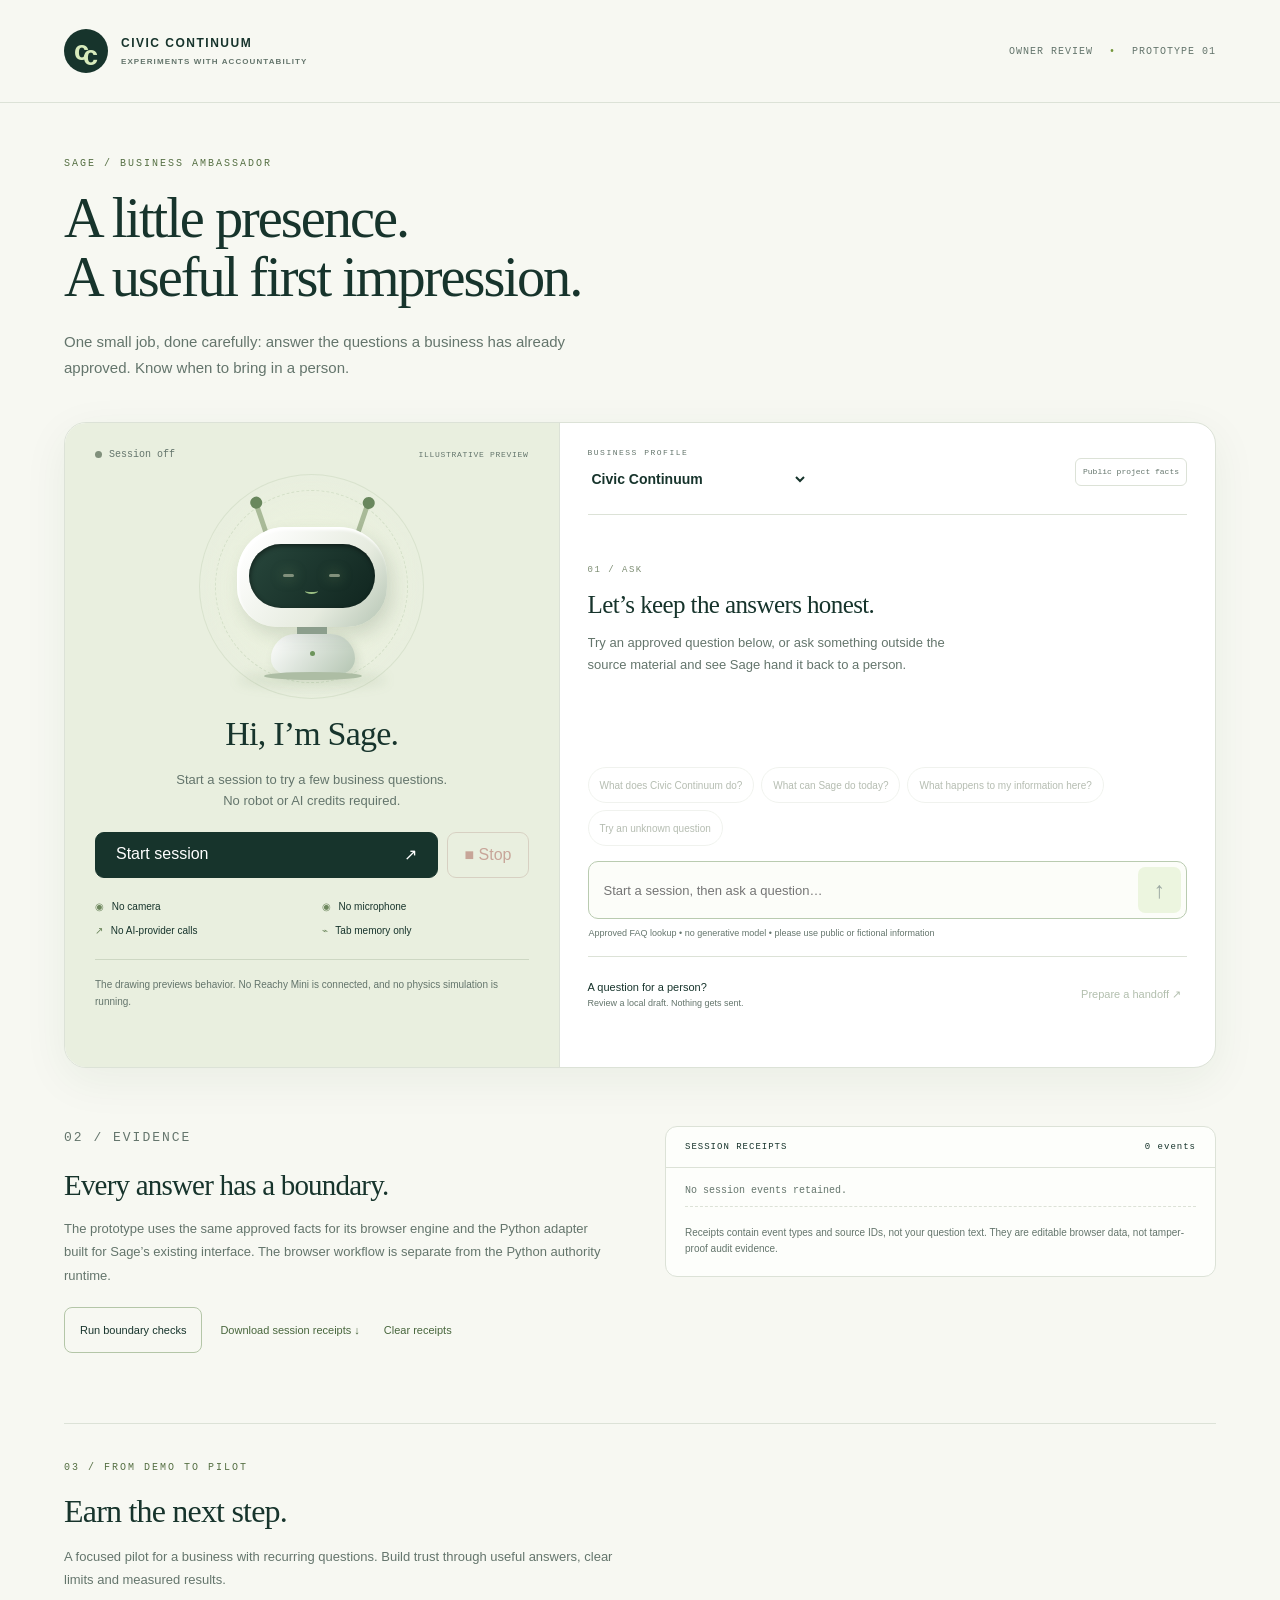
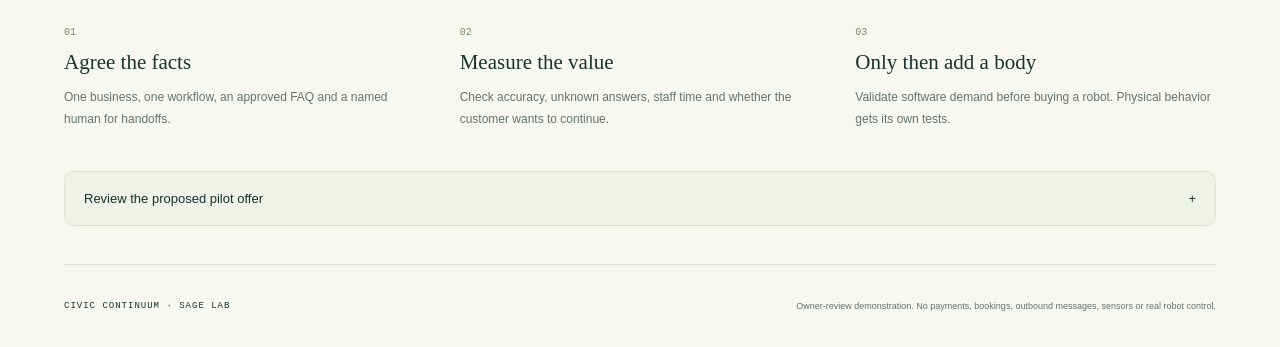
==== apps/business_ambassador/index.html @ 08dfd12c "Add zero-API-cost Sage business FAQ and consent prototype" ====
<!doctype html>
<html lang="en"><head><meta charset="utf-8"><meta name="viewport" content="width=device-width,initial-scale=1,viewport-fit=cover"><meta name="description" content="Sage Business Ambassador: an approved-fact FAQ and consent workflow prototype for Civic Continuum."><meta name="color-scheme" content="light"><title>Sage · Business Ambassador Lab</title><link rel="stylesheet" href="style.css"></head>
<body>
<header class="top"><a class="brand" href="#"><span class="brand-icon">c<span>c</span></span><span>CIVIC CONTINUUM<small>EXPERIMENTS WITH ACCOUNTABILITY</small></span></a><span class="private">OWNER REVIEW <span>•</span> PROTOTYPE 01</span></header>
<main>
<section class="intro"><p class="eyebrow">SAGE / BUSINESS AMBASSADOR</p><h1>A little presence.<br>A useful first impression.</h1><p class="lede">One small job, done carefully: answer the questions a business has already approved. Know when to bring in a person.</p></section>
<section class="workspace" aria-label="Business assistant demonstration">
<aside class="presence">
<div class="preview-label"><span class="dot" id="dot"></span><span id="state">Session off</span><span class="preview-tag">ILLUSTRATIVE PREVIEW</span></div>
<div class="robot-stage" aria-hidden="true"><div class="orb"></div><div class="robot" id="robot"><div class="antenna left"></div><div class="antenna right"></div><div class="head"><div class="visor"><i></i><i></i><span class="smile"></span></div></div><div class="neck"></div><div class="body"><span></span></div><div class="base"></div></div><div class="floor"></div></div>
<h2>Hi, I’m Sage.</h2><p id="presence-note">Start a session to try a few business questions. No robot or AI credits required.</p>
<div class="session-buttons"><button class="primary" id="start">Start session <span>↗</span></button><button class="stop" id="stop" disabled>■ Stop</button></div>
<div class="facts"><span><i>◉</i> No camera</span><span><i>◉</i> No microphone</span><span><i>↗</i> No AI-provider calls</span><span><i>⌁</i> Tab memory only</span></div>
<p class="fine">The drawing previews behavior. No Reachy Mini is connected, and no physics simulation is running.</p>
</aside>
<div class="conversation">
<div class="business-bar"><div><label for="profile">BUSINESS PROFILE</label><select id="profile"><option value="civic">Civic Continuum</option><option value="cycle">Harbor Cycle Studio · fictional</option></select></div><span id="profile-kind">Public project facts</span></div>
<div class="chat" id="chat" role="log" aria-live="polite" aria-label="Conversation"><div class="empty"><span>01 / ASK</span><h3>Let’s keep the answers honest.</h3><p>Try an approved question below, or ask something outside the source material and see Sage hand it back to a person.</p></div></div>
<div class="suggestions" id="suggestions" aria-label="Example questions"></div>
<form id="question-form"><label class="sr" for="question">Your business question</label><div class="input-row"><input id="question" maxlength="500" placeholder="Start a session, then ask a question…" autocomplete="off" disabled><button id="ask" aria-label="Ask Sage" disabled>↑</button></div><p class="input-note">Approved FAQ lookup • no generative model • please use public or fictional information</p></form>
<div class="handoff-bar"><span><strong>A question for a person?</strong><small>Review a local draft. Nothing gets sent.</small></span><button id="prepare" class="text-button" disabled>Prepare a handoff ↗</button></div>
<p id="notice" class="notice" role="status"></p>
</div>
</section>
<section class="under"><div><p class="eyebrow">02 / EVIDENCE</p><h2>Every answer has a boundary.</h2><p>The prototype uses the same approved facts for its browser engine and the Python adapter built for Sage’s existing interface. The browser workflow is separate from the Python authority runtime.</p><div class="evidence-actions"><button id="checks" class="outline">Run boundary checks</button><button id="export-receipts" class="text-button">Download session receipts ↓</button><button id="clear-receipts" class="text-button">Clear receipts</button></div><div id="check-results" role="status"></div></div><div class="ledger"><div class="ledger-head"><span>SESSION RECEIPTS</span><span id="receipt-count">0 events</span></div><ol id="receipts"><li class="muted">Start a session to create a local event record.</li></ol><p>Receipts contain event types and source IDs, not your question text. They are editable browser data, not tamper-proof audit evidence.</p></div></section>
<section class="pilot"><div><p class="eyebrow">03 / FROM DEMO TO PILOT</p><h2>Earn the next step.</h2><p>A focused pilot for a business with recurring questions. Build trust through useful answers, clear limits and measured results.</p></div><div class="pilot-steps"><article><span>01</span><h3>Agree the facts</h3><p>One business, one workflow, an approved FAQ and a named human for handoffs.</p></article><article><span>02</span><h3>Measure the value</h3><p>Check accuracy, unknown answers, staff time and whether the customer wants to continue.</p></article><article><span>03</span><h3>Only then add a body</h3><p>Validate software demand before buying a robot. Physical behavior gets its own tests.</p></article></div><details><summary>Review the proposed pilot offer <span>+</span></summary><div class="offer"><p><strong>Draft for discussion: $500 setup + $75/month support.</strong> Proposed prices, not validated demand or an active offer. A suggested two-week pilot starts only after scope, deployment and terms are agreed.</p><p>Includes one approved FAQ, source labels, a human handoff path, a test report and a defined support allowance. Hardware, travel, custom integrations and any paid inference are excluded and separately agreed. No unlimited support or sales guarantees.</p><p>Initial success gates: all 20 owner-approved acceptance questions return the expected source or an explicit unknown; no invented booking/price; every Stop/revocation/replay case passes; staff measure at least one useful workflow and decide whether to renew. A robot is optional.</p><button class="outline" id="pilot-download">Download pilot discussion brief ↓</button></div></details></section>
<footer><span>CIVIC CONTINUUM · SAGE LAB</span><p>Owner-review demonstration. No payments, bookings, outbound messages, sensors or real robot control.</p></footer>
</main>
<dialog id="draft-dialog"><form method="dialog"><button class="close" aria-label="Close draft preview">×</button></form><p class="eyebrow">REVIEW BEFORE PREPARING</p><h2>A handoff you control.</h2><p id="draft-business"></p><div class="draft-copy"><strong>Request for a human follow-up</strong><p>Please help me with a question that needs a person. Add your question and contact details yourself before sending.</p></div><p class="fine">Approval lasts 60 seconds and works once. This only prepares a local draft. Nothing will be emailed, booked or transmitted.</p><div class="dialog-actions"><button class="outline" id="revoke">Cancel approval</button><button class="primary" id="confirm">Approve local draft</button></div><p id="draft-status" role="status"></p><button id="download-draft" class="outline" hidden>Download prepared draft ↓</button></dialog>
<script type="module" src="app.mjs"></script></body></html>
---- apps/business_ambassador/style.css ----
:root{--ink:#17342c;--muted:#64756c;--paper:#f7f8f2;--mint:#d8ebbc;--line:#dce2d7;--white:#fff;--red:#9a4139;font-family:Arial,Helvetica,sans-serif;color:var(--ink);background:var(--paper);font-synthesis:none}*{box-sizing:border-box}body{margin:0}button,input,select{font:inherit}button,a,select,input{outline-offset:5px}button{cursor:pointer;min-height:46px;transition:background .15s,transform .15s}button:disabled{cursor:default;opacity:.42}button:hover:not(:disabled){transform:translateY(-1px)}a{color:inherit}.top{height:103px;border-bottom:1px solid var(--line);display:flex;align-items:center;justify-content:space-between;padding:0 max(5vw,20px)}.brand{display:flex;align-items:center;gap:13px;text-decoration:none;font-size:12px;font-weight:700;letter-spacing:1.5px}.brand small{display:block;color:var(--muted);font-size:8px;letter-spacing:1.1px;margin-top:7px}.brand-icon{background:var(--ink);color:var(--mint);font-size:27px;letter-spacing:-6px;border-radius:50%;width:44px;height:44px;display:flex;align-items:center;justify-content:center;padding-right:6px}.brand-icon span{position:relative;top:5px}.private{font:10px monospace;letter-spacing:1px;color:var(--muted)}.private span{color:#74973c;margin:0 9px}main{max-width:1360px;margin:auto;padding:55px 5vw 0}.eyebrow{font:10px monospace;letter-spacing:2px;margin:0 0 20px;color:#567044}.intro{margin-bottom:42px;position:relative;max-width:850px}h1{font:500 clamp(37px,4.4vw,61px)/1.04 Georgia,serif;letter-spacing:-2px;margin:0 0 23px}h2{font:400 32px/1.14 Georgia,serif;letter-spacing:-.8px;margin:0 0 15px}.lede{max-width:560px;font-size:15px;line-height:1.7;color:var(--muted);margin:0}.workspace{display:grid;grid-template-columns:.86fr 1.14fr;border:1px solid var(--line);border-radius:22px;overflow:hidden;background:var(--white);box-shadow:0 12px 45px #254f2110}.presence{background:#e9efdf;padding:26px 30px 25px;display:flex;flex-direction:column;align-items:center;text-align:center;border-right:1px solid var(--line)}.preview-label{width:100%;display:flex;gap:7px;align-items:center;text-align:left;font:10px monospace;color:var(--muted)}.dot{height:7px;width:7px;background:#81907c;border-radius:50%}.dot.on{background:#417b31;box-shadow:0 0 0 4px #749e5530}.preview-tag{margin-left:auto;font-size:8px;letter-spacing:.7px}.robot-stage{height:255px;width:100%;position:relative;display:flex;align-items:center;justify-content:center;isolation:isolate}.orb{position:absolute;width:225px;height:225px;border:1px solid #bdcdb060;border-radius:50%;top:14px;background:radial-gradient(circle,#eef5de,transparent 70%)}.orb:after{content:'';position:absolute;inset:15px;border:1px dashed #bdcdb080;border-radius:50%}.robot{width:150px;height:160px;position:relative;z-index:2;transition:transform .35s;margin-top:20px}.head{width:150px;height:100px;border-radius:48px 48px 40px 40px;position:absolute;top:9px;background:linear-gradient(130deg,#fff 10%,#e6ebdf 65%,#b4c4b3);box-shadow:inset 2px 3px 3px #fff,5px 8px 17px #203a2925;z-index:3;transition:transform .3s}.visor{position:absolute;inset:17px 12px 19px;border-radius:38px;background:linear-gradient(130deg,#28473c,#10251f);display:flex;gap:35px;align-items:center;justify-content:center;box-shadow:inset 1px 2px 5px #0007}.visor i{display:block;width:11px;height:18px;background:#a8cf8c;border-radius:5px;box-shadow:0 0 13px #c2ef9580;transition:height .2s}.smile{position:absolute;bottom:14px;width:13px;height:6px;border-bottom:2px solid #9abe83;border-radius:50%}.antenna{position:absolute;top:-19px;height:35px;width:5px;background:#a9ba98;z-index:2;transform-origin:bottom}.antenna:before{content:'';width:12px;height:12px;border-radius:50%;background:#69875d;position:absolute;top:-4px;left:-3px}.antenna.left{left:27px;transform:rotate(-19deg)}.antenna.right{right:27px;transform:rotate(19deg)}.neck{height:19px;width:30px;background:#9aac9a;position:absolute;top:104px;left:60px}.body{position:absolute;top:116px;left:34px;width:84px;height:40px;border-radius:30px 30px 19px 19px;background:linear-gradient(130deg,#fff,#b4c5b2);box-shadow:3px 3px 10px #34533620}.body span{position:absolute;top:17px;left:39px;width:5px;height:5px;border-radius:50%;background:#6c945b}.base{position:absolute;bottom:-2px;width:98px;height:8px;left:27px;border-radius:50%;background:#adbda4}.floor{position:absolute;bottom:27px;width:150px;height:16px;background:#5378401c;filter:blur(6px);border-radius:50%}.robot.active .visor i{background:#d7ff9a}.robot.thinking .head{transform:rotate(-6deg)}.robot.answering .head{transform:rotate(5deg) translateY(-3px)}.robot.stopped .visor i{height:3px;background:#81907c}.presence h2{font-size:34px;margin-top:0}.presence>p:not(.fine){font-size:13px;line-height:1.65;max-width:290px;color:var(--muted);min-height:43px;margin:0 0 20px}.session-buttons{display:flex;gap:9px;width:100%}.primary{background:var(--ink);color:white;border:1px solid var(--ink);border-radius:9px;padding:12px 20px}.session-buttons .primary{flex:1;display:flex;justify-content:space-between}.stop{background:transparent;color:var(--red);border:1px solid #bfa79c;border-radius:9px;padding:10px 16px}.facts{display:grid;grid-template-columns:1fr 1fr;gap:13px 20px;font-size:10px;text-align:left;width:100%;padding:23px 0;border-bottom:1px solid #cdd7c3}.facts i{font-style:normal;margin-right:5px;color:#6d875d}.fine{font-size:10px;line-height:1.7;color:var(--muted);margin:16px 0 0;text-align:left}.conversation{padding:25px 28px 18px;display:flex;flex-direction:column;min-width:0}.business-bar{display:flex;justify-content:space-between;align-items:center;gap:15px;border-bottom:1px solid var(--line);padding-bottom:18px}.business-bar label{display:block;font:8px monospace;letter-spacing:1.5px;margin-bottom:5px;color:var(--muted)}select{color:var(--ink);font-size:14px;font-weight:600;border:0;background:transparent;padding:8px 0;max-width:100%}.business-bar>span{border:1px solid var(--line);border-radius:6px;padding:7px;font:8px monospace;color:var(--muted);max-width:115px;text-align:center;line-height:1.5}.chat{height:252px;overflow:auto;padding:24px 0;scroll-behavior:smooth}.empty{padding-top:19px}.empty>span{font:9px monospace;letter-spacing:1.5px;color:#7d8d73}.empty h3{font:25px Georgia,serif;letter-spacing:-.6px;margin:15px 0 12px}.empty p{font-size:13px;line-height:1.7;color:var(--muted);max-width:360px}.message{font-size:13px;line-height:1.6;padding:12px 14px;border-radius:12px;margin-bottom:12px;white-space:pre-wrap}.message.user{background:#f0f3ea;margin-left:32px}.message.sage{border:1px solid var(--line);margin-right:20px}.speaker{font:8px monospace;letter-spacing:1.5px;display:block;margin-bottom:7px;color:var(--muted)}.source{font-size:10px;display:block;margin-top:10px;color:#50703f;text-decoration:none}.source:hover{text-decoration:underline}.suggestions{display:flex;flex-wrap:wrap;gap:7px;margin:0 0 15px}.suggestions button{background:white;border:1px solid var(--line);border-radius:20px;font-size:10px;padding:7px 11px;min-height:36px;color:#526449}.input-row{display:flex;gap:8px;border:1px solid #b9cbb0;padding:5px;border-radius:10px;background:#fcfdf9}input{width:100%;min-width:0;border:0;background:transparent;font-size:13px;padding:10px;color:var(--ink)}.input-row button{background:var(--mint);border:0;border-radius:7px;width:43px;min-width:43px;font-size:23px;color:var(--ink)}.input-note{font-size:9px;color:var(--muted);line-height:1.5;margin:8px 1px 15px}.handoff-bar{display:flex;align-items:center;justify-content:space-between;gap:15px;padding-top:15px;border-top:1px solid var(--line)}.handoff-bar strong{font-size:11px;font-weight:500;display:block}.handoff-bar small{display:block;font-size:9px;color:var(--muted);margin-top:5px}.text-button{border:0;background:none;color:#48663d;font-size:11px;padding:6px}.notice{font-size:11px;color:#58674f;line-height:1.5;margin:7px 0;min-height:17px}.under{display:grid;grid-template-columns:1fr 1fr;gap:50px;margin:58px 0}.under h2{font-size:29px}.under p,.pilot>div>p:not(.eyebrow){font-size:13px;line-height:1.8;color:var(--muted)}.evidence-actions{display:flex;gap:12px;align-items:center;flex-wrap:wrap;margin-top:20px}.outline{background:transparent;border:1px solid #b4c6a8;border-radius:8px;padding:10px 15px;font-size:11px;color:var(--ink)}.ledger{border:1px solid var(--line);border-radius:12px;overflow:hidden;background:#fdfefb;align-self:start}.ledger-head{padding:15px 19px;border-bottom:1px solid var(--line);display:flex;justify-content:space-between;font:9px monospace;letter-spacing:1px}.ledger ol{list-style:none;margin:0;padding:8px 19px;max-height:175px;overflow:auto}.ledger li{font:10px/1.6 monospace;padding:7px 0;border-bottom:1px dashed var(--line);display:flex;gap:14px}.ledger li span{color:#7e8a78}.ledger>p{font-size:10px;line-height:1.6;padding:0 19px 9px;color:var(--muted)}.muted{color:var(--muted)}#check-results{margin-top:12px;font:10px/1.8 monospace;color:#48663d}.pilot{border-top:1px solid var(--line);padding:38px 0}.pilot>div:first-child{max-width:550px}.pilot-steps{display:grid;grid-template-columns:repeat(3,1fr);gap:35px;margin:30px 0 28px}.pilot-steps article>span{font:10px monospace;color:#7a8c6f}.pilot-steps h3{font:21px Georgia,serif;margin:11px 0}.pilot-steps p{font-size:12px;line-height:1.8;color:var(--muted)}details{border:1px solid var(--line);border-radius:10px;background:#eef2e7}summary{cursor:pointer;padding:19px;font-size:13px;list-style:none;display:flex;justify-content:space-between}.offer{padding:0 20px 20px;max-width:850px}.offer p{font-size:12px;line-height:1.8;color:var(--muted)}footer{border-top:1px solid var(--line);padding:25px 0;display:flex;justify-content:space-between;gap:25px;align-items:center}footer>span{font:9px monospace;letter-spacing:1px}footer p{font-size:9px;color:var(--muted);line-height:1.6}dialog{border:1px solid var(--line);border-radius:18px;padding:30px;max-width:min(500px,94vw);color:var(--ink);background:var(--paper)}dialog::backdrop{background:#18362c77;backdrop-filter:blur(4px)}dialog h2{font-size:32px}dialog p{font-size:13px;line-height:1.7}.close{position:absolute;right:12px;top:8px;border:0;background:none;font-size:26px;color:var(--muted)}.draft-copy{border:1px solid var(--line);background:white;padding:20px;border-radius:10px;font-size:13px;margin:20px 0}.dialog-actions{display:flex;gap:10px;margin-top:20px}.sr{position:absolute;width:1px;height:1px;overflow:hidden;clip-path:inset(50%)}[hidden]{display:none!important}@media(max-width:760px){.top{height:82px;padding:0 20px}.private{display:none}main{padding:32px 18px 0}h1{font-size:41px;letter-spacing:-1.5px}.intro{margin-bottom:28px}.lede{font-size:13px}.workspace{grid-template-columns:1fr}.presence{border-right:0;border-bottom:1px solid var(--line);padding:21px}.robot-stage{height:211px}.orb{width:180px;height:180px;top:7px}.robot{transform:scale(.85);margin-top:14px}.floor{bottom:12px}.presence h2{font-size:30px}.presence>p:not(.fine){max-width:340px;min-height:0}.facts{grid-template-columns:1fr 1fr;gap:12px;font-size:10px;padding:18px 0}.presence .fine{font-size:9px}.conversation{padding:22px 18px 14px}.business-bar{gap:7px}.business-bar select{font-size:13px}.chat{height:270px}.suggestions button{min-height:44px;font-size:11px}.under{grid-template-columns:1fr;gap:23px;margin:36px 0}.under h2{font-size:27px}.pilot-steps{grid-template-columns:1fr;gap:19px}.pilot-steps article{display:grid;grid-template-columns:25px 1fr;gap:0 12px}.pilot-steps article>span{grid-row:span 2;padding-top:9px}.pilot-steps h3{margin:5px 0}.pilot-steps p{margin:5px 0}footer{display:block}.dialog-actions{flex-direction:column}.handoff-bar{gap:5px}.handoff-bar .text-button{font-size:10px}.input-note{font-size:9px}}@media(prefers-reduced-motion:reduce){*{transition:none!important;scroll-behavior:auto!important}}
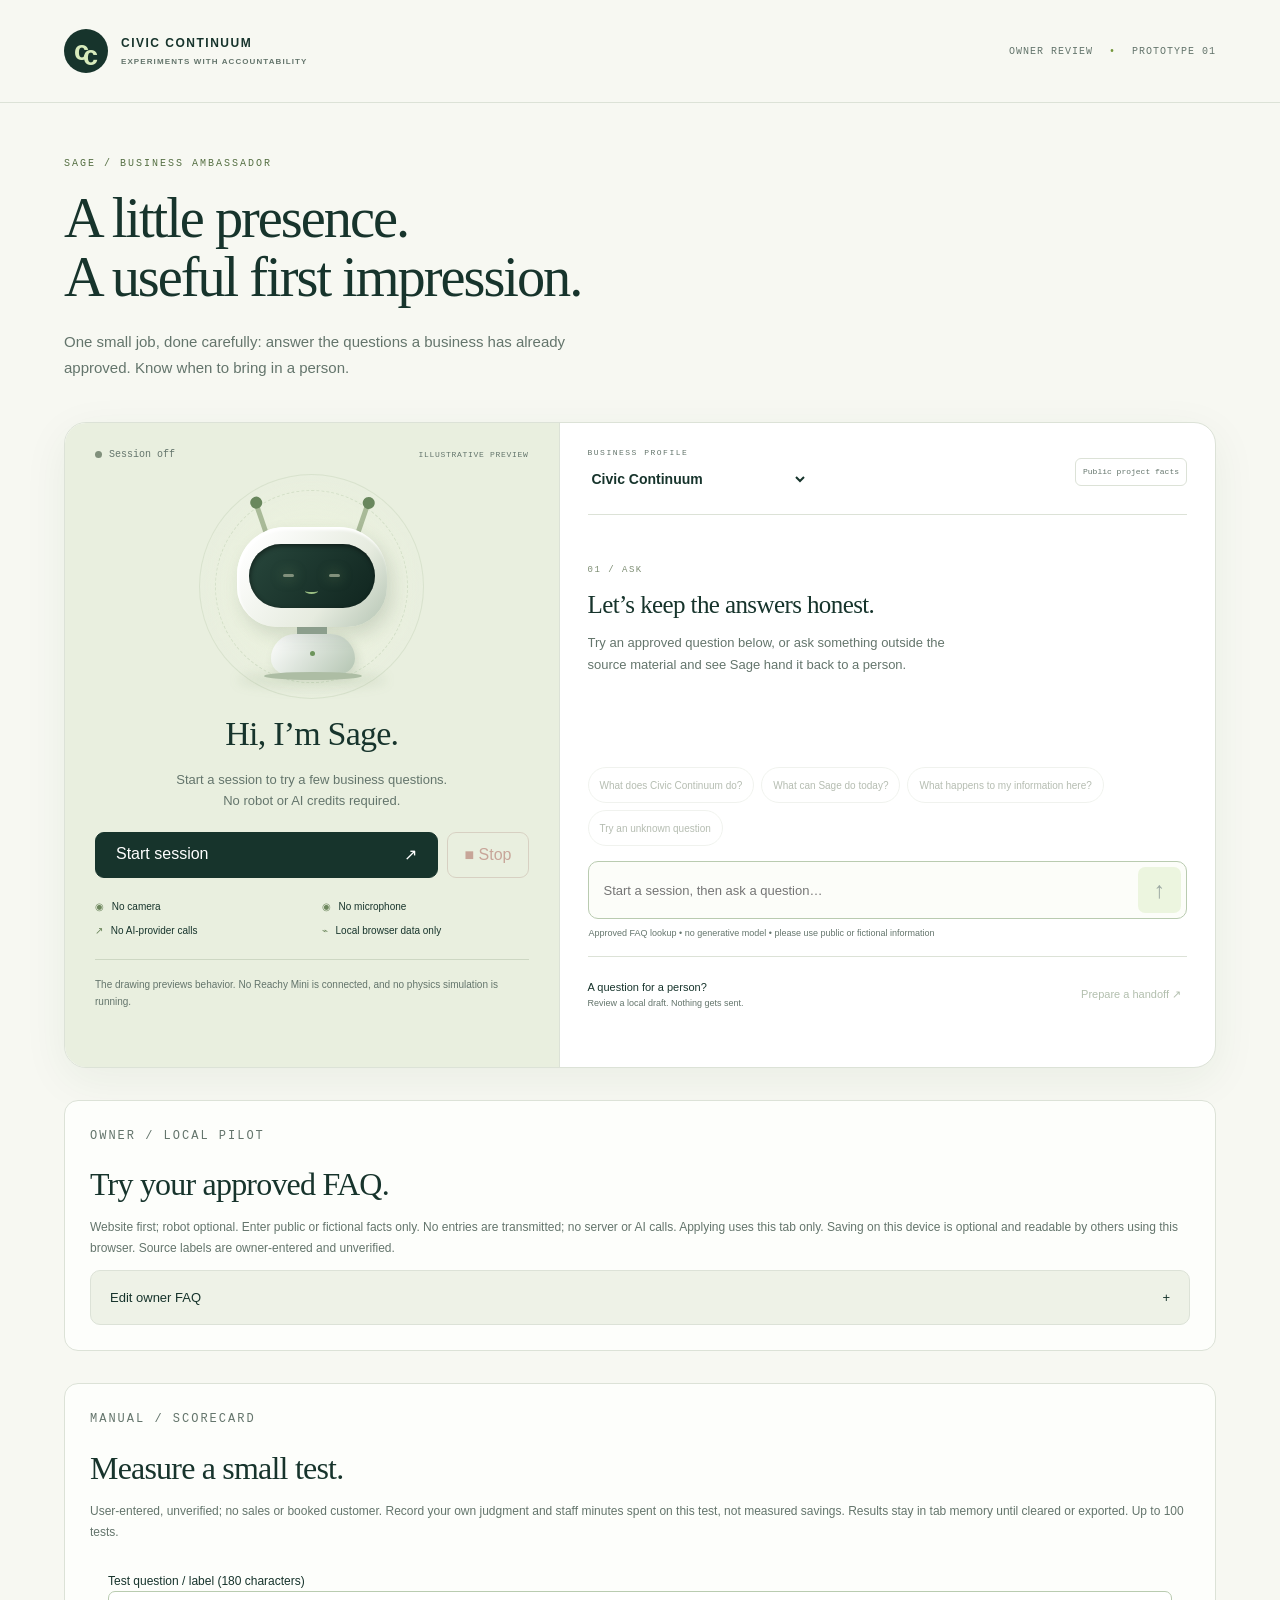
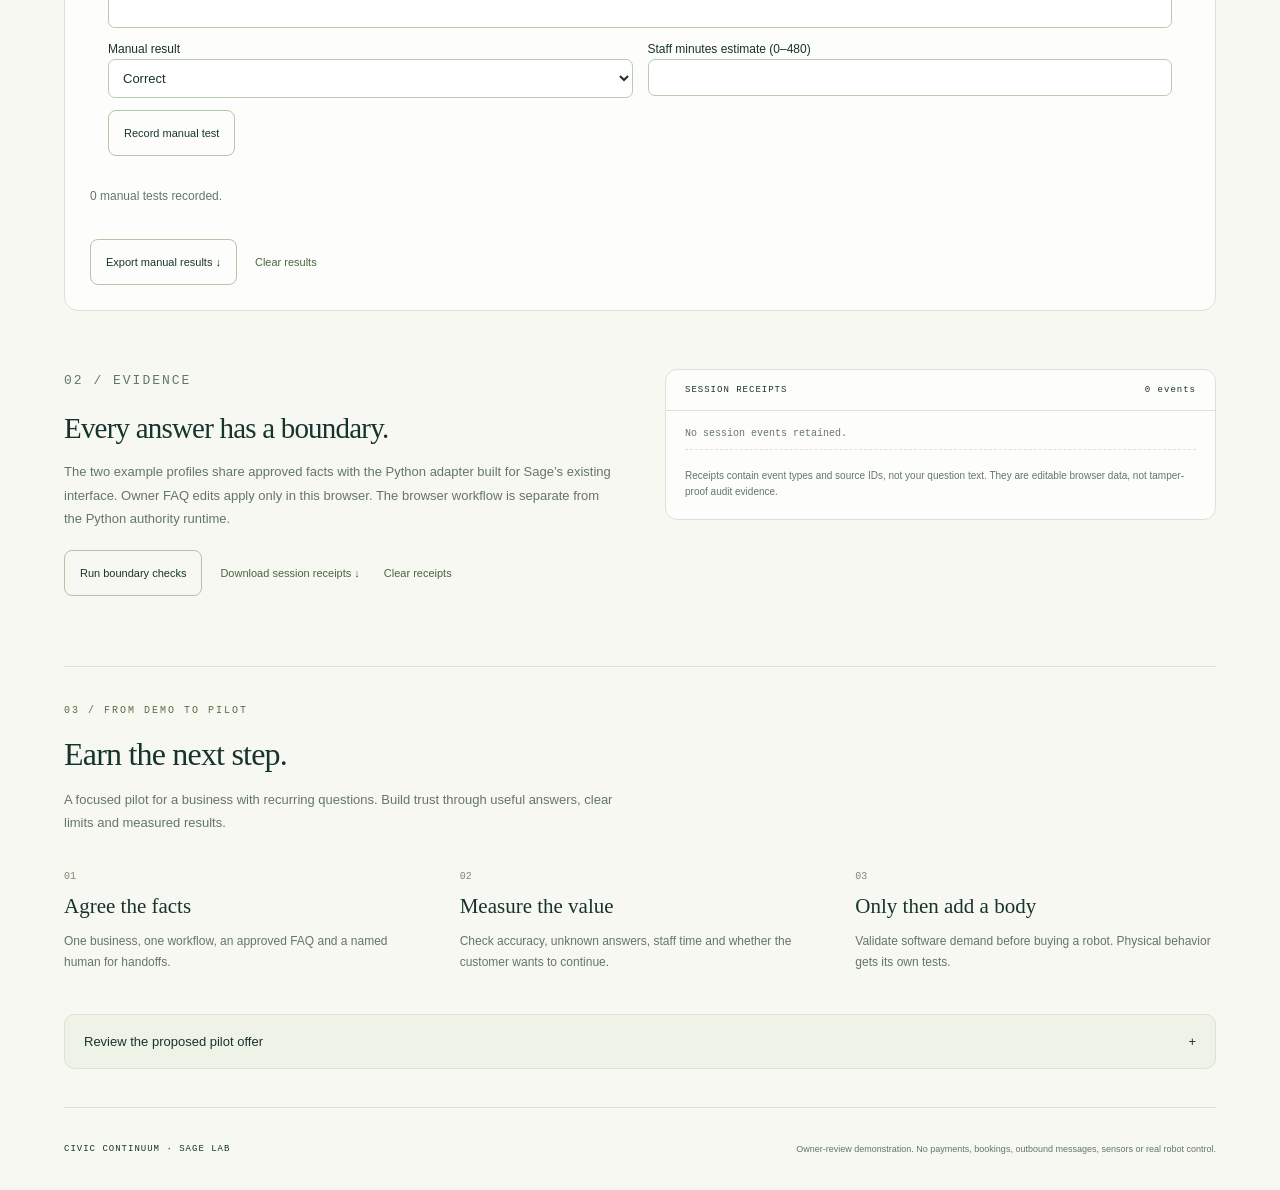
==== commit 4bed064b: "Add local owner FAQ onboarding and manual pilot scorecard" ====
--- a/apps/business_ambassador/index.html
+++ b/apps/business_ambassador/index.html
@@ -10,7 +10,7 @@
 <div class="robot-stage" aria-hidden="true"><div class="orb"></div><div class="robot" id="robot"><div class="antenna left"></div><div class="antenna right"></div><div class="head"><div class="visor"><i></i><i></i><span class="smile"></span></div></div><div class="neck"></div><div class="body"><span></span></div><div class="base"></div></div><div class="floor"></div></div>
 <h2>Hi, I’m Sage.</h2><p id="presence-note">Start a session to try a few business questions. No robot or AI credits required.</p>
 <div class="session-buttons"><button class="primary" id="start">Start session <span>↗</span></button><button class="stop" id="stop" disabled>■ Stop</button></div>
-<div class="facts"><span><i>◉</i> No camera</span><span><i>◉</i> No microphone</span><span><i>↗</i> No AI-provider calls</span><span><i>⌁</i> Tab memory only</span></div>
+<div class="facts"><span><i>◉</i> No camera</span><span><i>◉</i> No microphone</span><span><i>↗</i> No AI-provider calls</span><span><i>⌁</i> Local browser data only</span></div>
 <p class="fine">The drawing previews behavior. No Reachy Mini is connected, and no physics simulation is running.</p>
 </aside>
 <div class="conversation">
@@ -22,7 +22,9 @@
 <p id="notice" class="notice" role="status"></p>
 </div>
 </section>
-<section class="under"><div><p class="eyebrow">02 / EVIDENCE</p><h2>Every answer has a boundary.</h2><p>The prototype uses the same approved facts for its browser engine and the Python adapter built for Sage’s existing interface. The browser workflow is separate from the Python authority runtime.</p><div class="evidence-actions"><button id="checks" class="outline">Run boundary checks</button><button id="export-receipts" class="text-button">Download session receipts ↓</button><button id="clear-receipts" class="text-button">Clear receipts</button></div><div id="check-results" role="status"></div></div><div class="ledger"><div class="ledger-head"><span>SESSION RECEIPTS</span><span id="receipt-count">0 events</span></div><ol id="receipts"><li class="muted">Start a session to create a local event record.</li></ol><p>Receipts contain event types and source IDs, not your question text. They are editable browser data, not tamper-proof audit evidence.</p></div></section>
+<section class="local-pilot" aria-labelledby="owner-heading"><p class="eyebrow">OWNER / LOCAL PILOT</p><h2 id="owner-heading">Try your approved FAQ.</h2><p>Website first; robot optional. Enter public or fictional facts only. No entries are transmitted; no server or AI calls. Applying uses this tab only. Saving on this device is optional and readable by others using this browser. Source labels are owner-entered and unverified.</p><details><summary>Edit owner FAQ <span>+</span></summary><form id="owner-form" class="local-form"><label>Business name (80 characters)<input id="owner-name" maxlength="80" required></label><p>Use 1–5 entries. Questions match exactly after punctuation and case normalization. Fill all three fields in each used entry; leave unused entries entirely blank.</p><div id="faq-fields"></div><div class="evidence-actions"><button class="primary" type="submit">Apply in this tab</button><button class="outline" type="button" id="save-owner">Save on this device</button><button class="text-button" type="button" id="delete-owner">Clear / delete owner profile</button></div><p id="owner-status" role="status"></p></form></details></section>
+<section class="local-pilot" aria-labelledby="score-heading"><p class="eyebrow">MANUAL / SCORECARD</p><h2 id="score-heading">Measure a small test.</h2><p>User-entered, unverified; no sales or booked customer. Record your own judgment and staff minutes spent on this test, not measured savings. Results stay in tab memory until cleared or exported. Up to 100 tests.</p><form id="score-form" class="local-form"><label>Test question / label (180 characters)<input id="test-label" maxlength="180" required></label><div class="score-fields"><label>Manual result<select id="test-result"><option value="correct">Correct</option><option value="needs-review">Needs review</option></select></label><label>Staff minutes estimate (0–480)<input id="test-minutes" type="number" min="0" max="480" step="0.1" required></label></div><button class="outline">Record manual test</button></form><p id="score-status" role="status"></p><p id="score-summary">0 manual tests recorded.</p><ol id="score-rows"></ol><div class="evidence-actions"><button id="export-score" class="outline">Export manual results ↓</button><button id="clear-score" class="text-button">Clear results</button></div></section>
+<section class="under"><div><p class="eyebrow">02 / EVIDENCE</p><h2>Every answer has a boundary.</h2><p>The two example profiles share approved facts with the Python adapter built for Sage’s existing interface. Owner FAQ edits apply only in this browser. The browser workflow is separate from the Python authority runtime.</p><div class="evidence-actions"><button id="checks" class="outline">Run boundary checks</button><button id="export-receipts" class="text-button">Download session receipts ↓</button><button id="clear-receipts" class="text-button">Clear receipts</button></div><div id="check-results" role="status"></div></div><div class="ledger"><div class="ledger-head"><span>SESSION RECEIPTS</span><span id="receipt-count">0 events</span></div><ol id="receipts"><li class="muted">Start a session to create a local event record.</li></ol><p>Receipts contain event types and source IDs, not your question text. They are editable browser data, not tamper-proof audit evidence.</p></div></section>
 <section class="pilot"><div><p class="eyebrow">03 / FROM DEMO TO PILOT</p><h2>Earn the next step.</h2><p>A focused pilot for a business with recurring questions. Build trust through useful answers, clear limits and measured results.</p></div><div class="pilot-steps"><article><span>01</span><h3>Agree the facts</h3><p>One business, one workflow, an approved FAQ and a named human for handoffs.</p></article><article><span>02</span><h3>Measure the value</h3><p>Check accuracy, unknown answers, staff time and whether the customer wants to continue.</p></article><article><span>03</span><h3>Only then add a body</h3><p>Validate software demand before buying a robot. Physical behavior gets its own tests.</p></article></div><details><summary>Review the proposed pilot offer <span>+</span></summary><div class="offer"><p><strong>Draft for discussion: $500 setup + $75/month support.</strong> Proposed prices, not validated demand or an active offer. A suggested two-week pilot starts only after scope, deployment and terms are agreed.</p><p>Includes one approved FAQ, source labels, a human handoff path, a test report and a defined support allowance. Hardware, travel, custom integrations and any paid inference are excluded and separately agreed. No unlimited support or sales guarantees.</p><p>Initial success gates: all 20 owner-approved acceptance questions return the expected source or an explicit unknown; no invented booking/price; every Stop/revocation/replay case passes; staff measure at least one useful workflow and decide whether to renew. A robot is optional.</p><button class="outline" id="pilot-download">Download pilot discussion brief ↓</button></div></details></section>
 <footer><span>CIVIC CONTINUUM · SAGE LAB</span><p>Owner-review demonstration. No payments, bookings, outbound messages, sensors or real robot control.</p></footer>
 </main>
--- a/apps/business_ambassador/style.css
+++ b/apps/business_ambassador/style.css
@@ -1 +1,2 @@
 :root{--ink:#17342c;--muted:#64756c;--paper:#f7f8f2;--mint:#d8ebbc;--line:#dce2d7;--white:#fff;--red:#9a4139;font-family:Arial,Helvetica,sans-serif;color:var(--ink);background:var(--paper);font-synthesis:none}*{box-sizing:border-box}body{margin:0}button,input,select{font:inherit}button,a,select,input{outline-offset:5px}button{cursor:pointer;min-height:46px;transition:background .15s,transform .15s}button:disabled{cursor:default;opacity:.42}button:hover:not(:disabled){transform:translateY(-1px)}a{color:inherit}.top{height:103px;border-bottom:1px solid var(--line);display:flex;align-items:center;justify-content:space-between;padding:0 max(5vw,20px)}.brand{display:flex;align-items:center;gap:13px;text-decoration:none;font-size:12px;font-weight:700;letter-spacing:1.5px}.brand small{display:block;color:var(--muted);font-size:8px;letter-spacing:1.1px;margin-top:7px}.brand-icon{background:var(--ink);color:var(--mint);font-size:27px;letter-spacing:-6px;border-radius:50%;width:44px;height:44px;display:flex;align-items:center;justify-content:center;padding-right:6px}.brand-icon span{position:relative;top:5px}.private{font:10px monospace;letter-spacing:1px;color:var(--muted)}.private span{color:#74973c;margin:0 9px}main{max-width:1360px;margin:auto;padding:55px 5vw 0}.eyebrow{font:10px monospace;letter-spacing:2px;margin:0 0 20px;color:#567044}.intro{margin-bottom:42px;position:relative;max-width:850px}h1{font:500 clamp(37px,4.4vw,61px)/1.04 Georgia,serif;letter-spacing:-2px;margin:0 0 23px}h2{font:400 32px/1.14 Georgia,serif;letter-spacing:-.8px;margin:0 0 15px}.lede{max-width:560px;font-size:15px;line-height:1.7;color:var(--muted);margin:0}.workspace{display:grid;grid-template-columns:.86fr 1.14fr;border:1px solid var(--line);border-radius:22px;overflow:hidden;background:var(--white);box-shadow:0 12px 45px #254f2110}.presence{background:#e9efdf;padding:26px 30px 25px;display:flex;flex-direction:column;align-items:center;text-align:center;border-right:1px solid var(--line)}.preview-label{width:100%;display:flex;gap:7px;align-items:center;text-align:left;font:10px monospace;color:var(--muted)}.dot{height:7px;width:7px;background:#81907c;border-radius:50%}.dot.on{background:#417b31;box-shadow:0 0 0 4px #749e5530}.preview-tag{margin-left:auto;font-size:8px;letter-spacing:.7px}.robot-stage{height:255px;width:100%;position:relative;display:flex;align-items:center;justify-content:center;isolation:isolate}.orb{position:absolute;width:225px;height:225px;border:1px solid #bdcdb060;border-radius:50%;top:14px;background:radial-gradient(circle,#eef5de,transparent 70%)}.orb:after{content:'';position:absolute;inset:15px;border:1px dashed #bdcdb080;border-radius:50%}.robot{width:150px;height:160px;position:relative;z-index:2;transition:transform .35s;margin-top:20px}.head{width:150px;height:100px;border-radius:48px 48px 40px 40px;position:absolute;top:9px;background:linear-gradient(130deg,#fff 10%,#e6ebdf 65%,#b4c4b3);box-shadow:inset 2px 3px 3px #fff,5px 8px 17px #203a2925;z-index:3;transition:transform .3s}.visor{position:absolute;inset:17px 12px 19px;border-radius:38px;background:linear-gradient(130deg,#28473c,#10251f);display:flex;gap:35px;align-items:center;justify-content:center;box-shadow:inset 1px 2px 5px #0007}.visor i{display:block;width:11px;height:18px;background:#a8cf8c;border-radius:5px;box-shadow:0 0 13px #c2ef9580;transition:height .2s}.smile{position:absolute;bottom:14px;width:13px;height:6px;border-bottom:2px solid #9abe83;border-radius:50%}.antenna{position:absolute;top:-19px;height:35px;width:5px;background:#a9ba98;z-index:2;transform-origin:bottom}.antenna:before{content:'';width:12px;height:12px;border-radius:50%;background:#69875d;position:absolute;top:-4px;left:-3px}.antenna.left{left:27px;transform:rotate(-19deg)}.antenna.right{right:27px;transform:rotate(19deg)}.neck{height:19px;width:30px;background:#9aac9a;position:absolute;top:104px;left:60px}.body{position:absolute;top:116px;left:34px;width:84px;height:40px;border-radius:30px 30px 19px 19px;background:linear-gradient(130deg,#fff,#b4c5b2);box-shadow:3px 3px 10px #34533620}.body span{position:absolute;top:17px;left:39px;width:5px;height:5px;border-radius:50%;background:#6c945b}.base{position:absolute;bottom:-2px;width:98px;height:8px;left:27px;border-radius:50%;background:#adbda4}.floor{position:absolute;bottom:27px;width:150px;height:16px;background:#5378401c;filter:blur(6px);border-radius:50%}.robot.active .visor i{background:#d7ff9a}.robot.thinking .head{transform:rotate(-6deg)}.robot.answering .head{transform:rotate(5deg) translateY(-3px)}.robot.stopped .visor i{height:3px;background:#81907c}.presence h2{font-size:34px;margin-top:0}.presence>p:not(.fine){font-size:13px;line-height:1.65;max-width:290px;color:var(--muted);min-height:43px;margin:0 0 20px}.session-buttons{display:flex;gap:9px;width:100%}.primary{background:var(--ink);color:white;border:1px solid var(--ink);border-radius:9px;padding:12px 20px}.session-buttons .primary{flex:1;display:flex;justify-content:space-between}.stop{background:transparent;color:var(--red);border:1px solid #bfa79c;border-radius:9px;padding:10px 16px}.facts{display:grid;grid-template-columns:1fr 1fr;gap:13px 20px;font-size:10px;text-align:left;width:100%;padding:23px 0;border-bottom:1px solid #cdd7c3}.facts i{font-style:normal;margin-right:5px;color:#6d875d}.fine{font-size:10px;line-height:1.7;color:var(--muted);margin:16px 0 0;text-align:left}.conversation{padding:25px 28px 18px;display:flex;flex-direction:column;min-width:0}.business-bar{display:flex;justify-content:space-between;align-items:center;gap:15px;border-bottom:1px solid var(--line);padding-bottom:18px}.business-bar label{display:block;font:8px monospace;letter-spacing:1.5px;margin-bottom:5px;color:var(--muted)}select{color:var(--ink);font-size:14px;font-weight:600;border:0;background:transparent;padding:8px 0;max-width:100%}.business-bar>span{border:1px solid var(--line);border-radius:6px;padding:7px;font:8px monospace;color:var(--muted);max-width:115px;text-align:center;line-height:1.5}.chat{height:252px;overflow:auto;padding:24px 0;scroll-behavior:smooth}.empty{padding-top:19px}.empty>span{font:9px monospace;letter-spacing:1.5px;color:#7d8d73}.empty h3{font:25px Georgia,serif;letter-spacing:-.6px;margin:15px 0 12px}.empty p{font-size:13px;line-height:1.7;color:var(--muted);max-width:360px}.message{font-size:13px;line-height:1.6;padding:12px 14px;border-radius:12px;margin-bottom:12px;white-space:pre-wrap}.message.user{background:#f0f3ea;margin-left:32px}.message.sage{border:1px solid var(--line);margin-right:20px}.speaker{font:8px monospace;letter-spacing:1.5px;display:block;margin-bottom:7px;color:var(--muted)}.source{font-size:10px;display:block;margin-top:10px;color:#50703f;text-decoration:none}.source:hover{text-decoration:underline}.suggestions{display:flex;flex-wrap:wrap;gap:7px;margin:0 0 15px}.suggestions button{background:white;border:1px solid var(--line);border-radius:20px;font-size:10px;padding:7px 11px;min-height:36px;color:#526449}.input-row{display:flex;gap:8px;border:1px solid #b9cbb0;padding:5px;border-radius:10px;background:#fcfdf9}input{width:100%;min-width:0;border:0;background:transparent;font-size:13px;padding:10px;color:var(--ink)}.input-row button{background:var(--mint);border:0;border-radius:7px;width:43px;min-width:43px;font-size:23px;color:var(--ink)}.input-note{font-size:9px;color:var(--muted);line-height:1.5;margin:8px 1px 15px}.handoff-bar{display:flex;align-items:center;justify-content:space-between;gap:15px;padding-top:15px;border-top:1px solid var(--line)}.handoff-bar strong{font-size:11px;font-weight:500;display:block}.handoff-bar small{display:block;font-size:9px;color:var(--muted);margin-top:5px}.text-button{border:0;background:none;color:#48663d;font-size:11px;padding:6px}.notice{font-size:11px;color:#58674f;line-height:1.5;margin:7px 0;min-height:17px}.under{display:grid;grid-template-columns:1fr 1fr;gap:50px;margin:58px 0}.under h2{font-size:29px}.under p,.pilot>div>p:not(.eyebrow){font-size:13px;line-height:1.8;color:var(--muted)}.evidence-actions{display:flex;gap:12px;align-items:center;flex-wrap:wrap;margin-top:20px}.outline{background:transparent;border:1px solid #b4c6a8;border-radius:8px;padding:10px 15px;font-size:11px;color:var(--ink)}.ledger{border:1px solid var(--line);border-radius:12px;overflow:hidden;background:#fdfefb;align-self:start}.ledger-head{padding:15px 19px;border-bottom:1px solid var(--line);display:flex;justify-content:space-between;font:9px monospace;letter-spacing:1px}.ledger ol{list-style:none;margin:0;padding:8px 19px;max-height:175px;overflow:auto}.ledger li{font:10px/1.6 monospace;padding:7px 0;border-bottom:1px dashed var(--line);display:flex;gap:14px}.ledger li span{color:#7e8a78}.ledger>p{font-size:10px;line-height:1.6;padding:0 19px 9px;color:var(--muted)}.muted{color:var(--muted)}#check-results{margin-top:12px;font:10px/1.8 monospace;color:#48663d}.pilot{border-top:1px solid var(--line);padding:38px 0}.pilot>div:first-child{max-width:550px}.pilot-steps{display:grid;grid-template-columns:repeat(3,1fr);gap:35px;margin:30px 0 28px}.pilot-steps article>span{font:10px monospace;color:#7a8c6f}.pilot-steps h3{font:21px Georgia,serif;margin:11px 0}.pilot-steps p{font-size:12px;line-height:1.8;color:var(--muted)}details{border:1px solid var(--line);border-radius:10px;background:#eef2e7}summary{cursor:pointer;padding:19px;font-size:13px;list-style:none;display:flex;justify-content:space-between}.offer{padding:0 20px 20px;max-width:850px}.offer p{font-size:12px;line-height:1.8;color:var(--muted)}footer{border-top:1px solid var(--line);padding:25px 0;display:flex;justify-content:space-between;gap:25px;align-items:center}footer>span{font:9px monospace;letter-spacing:1px}footer p{font-size:9px;color:var(--muted);line-height:1.6}dialog{border:1px solid var(--line);border-radius:18px;padding:30px;max-width:min(500px,94vw);color:var(--ink);background:var(--paper)}dialog::backdrop{background:#18362c77;backdrop-filter:blur(4px)}dialog h2{font-size:32px}dialog p{font-size:13px;line-height:1.7}.close{position:absolute;right:12px;top:8px;border:0;background:none;font-size:26px;color:var(--muted)}.draft-copy{border:1px solid var(--line);background:white;padding:20px;border-radius:10px;font-size:13px;margin:20px 0}.dialog-actions{display:flex;gap:10px;margin-top:20px}.sr{position:absolute;width:1px;height:1px;overflow:hidden;clip-path:inset(50%)}[hidden]{display:none!important}@media(max-width:760px){.top{height:82px;padding:0 20px}.private{display:none}main{padding:32px 18px 0}h1{font-size:41px;letter-spacing:-1.5px}.intro{margin-bottom:28px}.lede{font-size:13px}.workspace{grid-template-columns:1fr}.presence{border-right:0;border-bottom:1px solid var(--line);padding:21px}.robot-stage{height:211px}.orb{width:180px;height:180px;top:7px}.robot{transform:scale(.85);margin-top:14px}.floor{bottom:12px}.presence h2{font-size:30px}.presence>p:not(.fine){max-width:340px;min-height:0}.facts{grid-template-columns:1fr 1fr;gap:12px;font-size:10px;padding:18px 0}.presence .fine{font-size:9px}.conversation{padding:22px 18px 14px}.business-bar{gap:7px}.business-bar select{font-size:13px}.chat{height:270px}.suggestions button{min-height:44px;font-size:11px}.under{grid-template-columns:1fr;gap:23px;margin:36px 0}.under h2{font-size:27px}.pilot-steps{grid-template-columns:1fr;gap:19px}.pilot-steps article{display:grid;grid-template-columns:25px 1fr;gap:0 12px}.pilot-steps article>span{grid-row:span 2;padding-top:9px}.pilot-steps h3{margin:5px 0}.pilot-steps p{margin:5px 0}footer{display:block}.dialog-actions{flex-direction:column}.handoff-bar{gap:5px}.handoff-bar .text-button{font-size:10px}.input-note{font-size:9px}}@media(prefers-reduced-motion:reduce){*{transition:none!important;scroll-behavior:auto!important}}
+.local-pilot{margin:32px 0;padding:25px;border:1px solid var(--line);border-radius:14px;background:#fdfefb}.local-pilot>p,.local-form p,#score-rows{font-size:12px;line-height:1.7;color:var(--muted)}.local-form{padding:18px;min-width:0}.local-form label{display:block;font-size:12px;line-height:1.6;margin-bottom:12px}.local-form input,.local-form textarea,.local-form select{display:block;width:100%;border:1px solid #b9cbb0;background:white;border-radius:7px;padding:10px;font:13px Arial;color:var(--ink)}.local-form textarea{min-height:85px;resize:vertical}.local-form fieldset{border:1px solid var(--line);border-radius:9px;margin:15px 0;padding:12px;min-width:0}.local-form legend{font-size:12px}.score-fields{display:grid;grid-template-columns:1fr 1fr;gap:15px}#score-rows{max-height:240px;overflow:auto;overflow-wrap:anywhere}#owner-status,#score-status{font-size:12px;line-height:1.6} @media(max-width:760px){.local-pilot{padding:18px}.local-form{padding:12px 0}.score-fields{grid-template-columns:1fr}}
